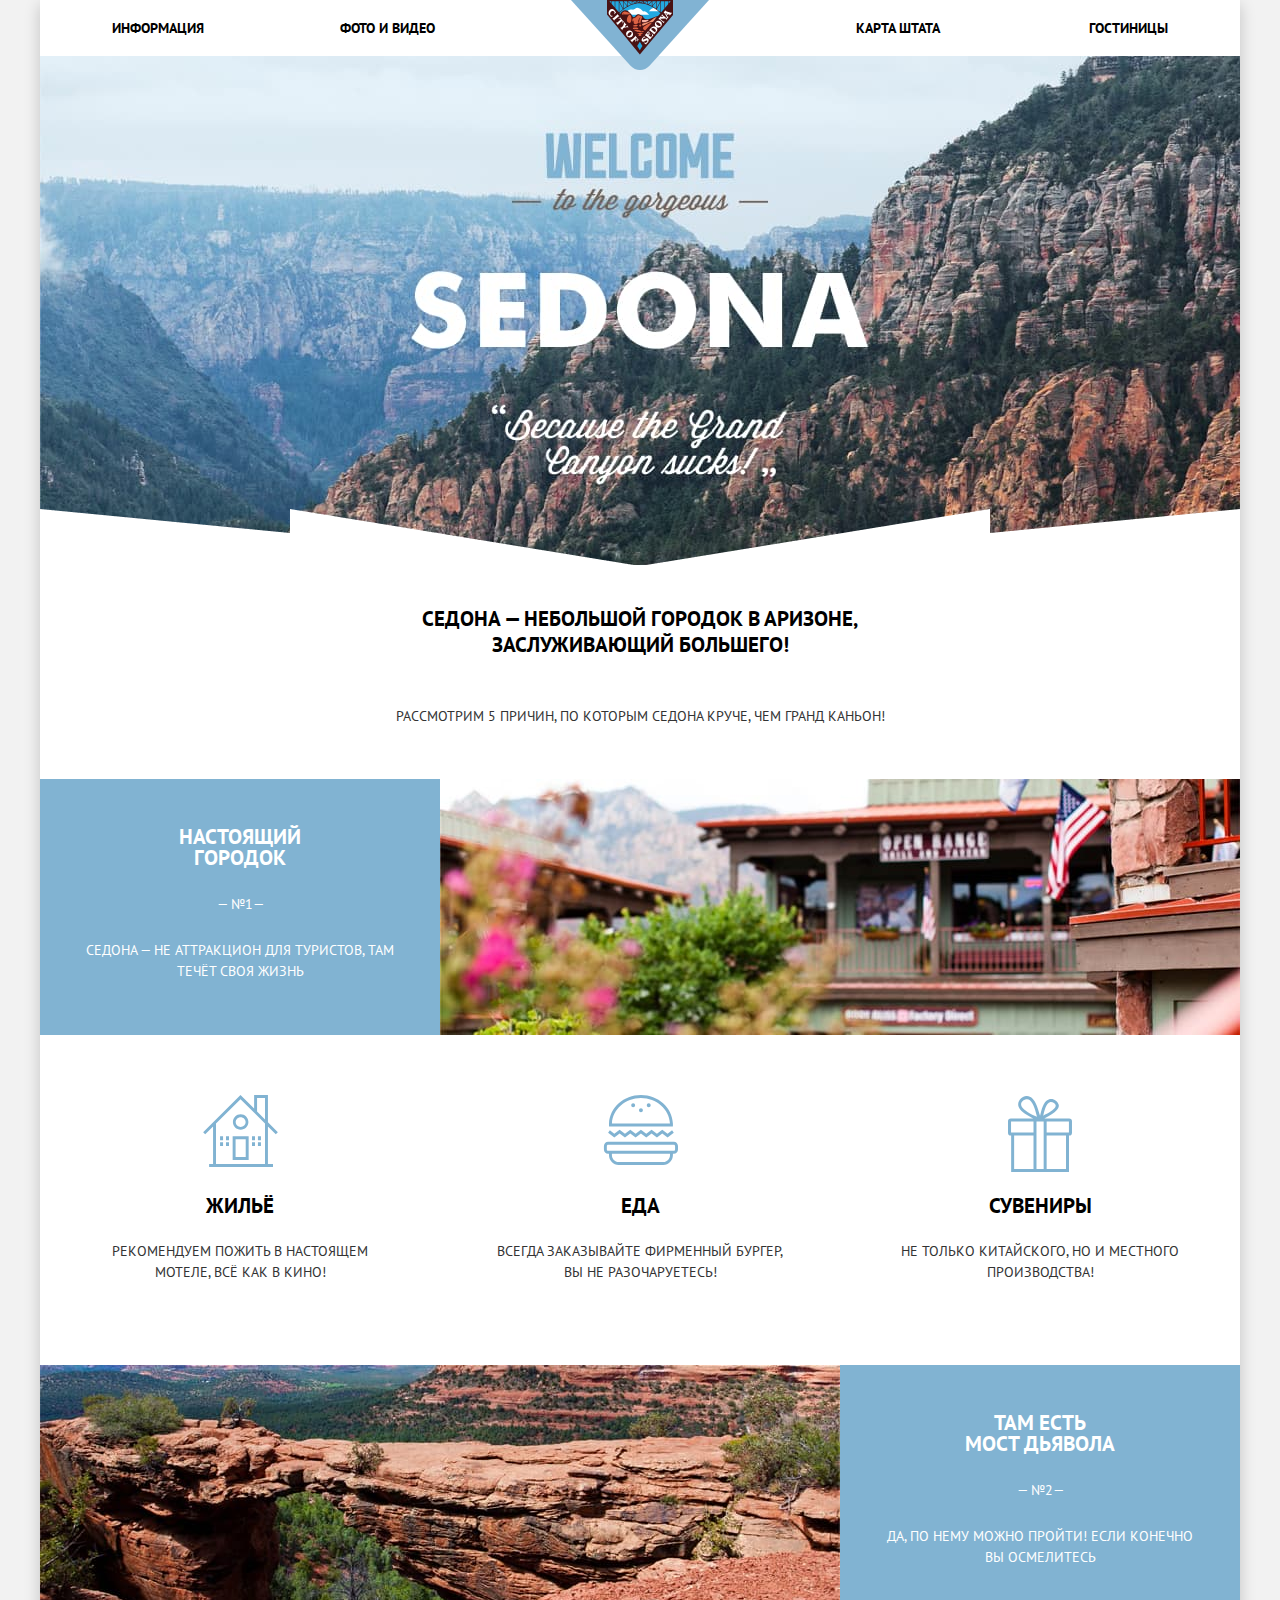
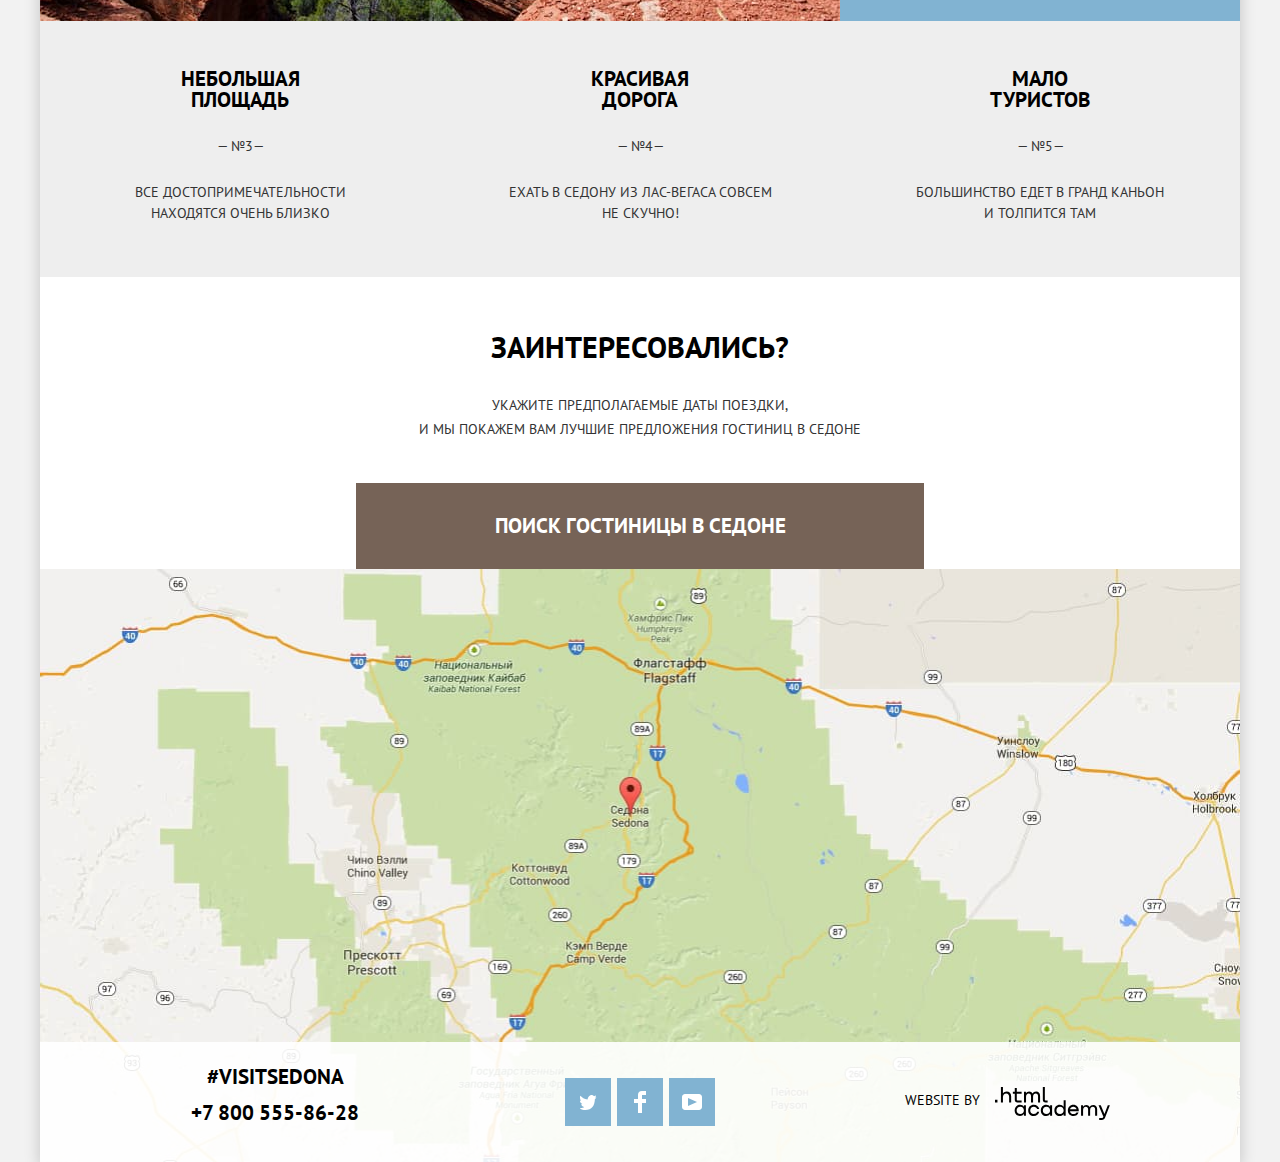
==== index.html @ d0463ce3 "Ну вроде закончил" ====
<!DOCTYPE html>
<html lang="ru">

<head>
  <meta charset="utf-8">
  <meta name="viewport" content="width=device-width, initial-scale=1">
  <title>HTML Academy: Седона</title>


  <link rel="icon" href="favicon.ico">
  <link rel="icon" href="img/favicon/icon.svg" type="image/svg+xml">
  <link rel="apple-touch-icon" href="img/favicon/180.png">
  <link rel="manifest" href="manifest.webmanifest">

  <link href="css/normalize.min.css" rel="stylesheet">
  <link href="css/style.min.css" rel="stylesheet">
</head>

<body>
  <div class="container">
    <h1 class="visually-hidden">Аренда жилья в городке Седона</h1>
    <header class="main-header">
      <a class="logo">
        <img src="img/logo.svg" width="138" height="70" alt="Логотип города Седона">
      </a>
      <nav class="navigation">
        <ul class="navigation-list">
          <li class="navigation-list__item navigation-list__item--left">
            <a class="navigation-list__link" href="#">Информация</a>
          </li>
          <li class="navigation-list__item navigation-list__item--left navigation-list__item--m-r">
            <a class="navigation-list__link" href="#">Фото и видео</a>
          </li>
          <li class="navigation-list__item navigation-list__item--right">
            <a class="navigation-list__link" href="#">Карта штата</a>
          </li>
          <li class="navigation-list__item navigation-list__item--right">
            <a class="navigation-list__link" href="catalog.html">Гостиницы</a>
          </li>
        </ul>
      </nav>
    </header>

    <main>
      <section class="welcome">
        <div class="welcome__image">
          <img src="img/welcome.jpg" width="1200" height="510" alt="Панорама гор">
        </div>
        <h2 class="welcome__title">Седона — небольшой городок в Аризоне,<br>заслуживающий большего!</h2>
        <p class="welcome__text">Рассмотрим 5 причин, по которым Седона круче, чем гранд каньон!</p>
      </section>

      <section class="advantages">
        <h2 class="visually-hidden">Преимущества городка</h2>
        <ul class="advantages-list">
          <li class="advantages-list__item advantages-list__item--blue">
            <h3 class="advantages-list__item-title">Настоящий городок</h3>
            <p class="advantages-list__item-text">Седона — не аттракцион для туристов, там течёт своя жизнь</p>
          </li>

          <li class="advantages-list__item advantages-list__item--image">
            <img class="advantages-list__item-image" src="img/town.jpg" width="800" height="256" alt="Фото городка">
          </li>

          <li class="advantages-list__item advantages-list__item--subtitle">
            <ul class="features-list">
              <li class="features-list__item features-list__item--housing">
                <h3 class="features-list__item-title">Жильё</h3>
                <p class="features-list__item-text">Рекомендуем пожить в настоящем мотеле, всё как в кино!</p>
              </li>

              <li class="features-list__item features-list__item--food">
                <h3 class="features-list__item-title">Еда</h3>
                <p class="features-list__item-text">Всегда заказывайте фирменный бургер,<br>вы не разочаруетесь!</p>
              </li>

              <li class="features-list__item features-list__item--souvenirs">
                <h3 class="features-list__item-title">Сувениры</h3>
                <p class="features-list__item-text">Не только китайского, но и местного производства!</p>
              </li>
            </ul>
          </li>

          <li class="advantages-list__item advantages-list__item--image">
            <img class="advantages-list__item-image" src="img/devil-bridge.jpg" width="800" height="256" alt="Мост дьявола">
          </li>

          <li class="advantages-list__item advantages-list__item--blue">
            <h3 class="advantages-list__item-title">Там есть Мост дьявола</h3>
            <p class="advantages-list__item-text">Да, по нему можно пройти! Если конечно вы осмелитесь</p>
          </li>

          <li class="advantages-list__item">
            <h3 class="advantages-list__item-title">Небольшая площадь</h3>
            <p class="advantages-list__item-text">Все достопримечательности<br>находятся очень близко</p>
          </li>

          <li class="advantages-list__item">
            <h3 class="advantages-list__item-title">Красивая дорога</h3>
            <p class="advantages-list__item-text">Ехать в седону из лас-вегаса совсем<br>не скучно!</p>
          </li>

          <li class="advantages-list__item">
            <h3 class="advantages-list__item-title">Мало туристов</h3>
            <p class="advantages-list__item-text">Большинство едет в гранд каньон<br>и толпится там</p>
          </li>
        </ul>
      </section>

      <section class="search">
        <h2 class="search__title">Заинтересовались?</h2>
        <p class="search__text">Укажите предполагаемые даты поездки,<br>и мы покажем вам лучшие предложения гостиниц в седоне</p>
        <a class="search__button button button--brown button--xl" href="#">Поиск гостиницы в Седоне</a>
        <form class="search__form" action="https://echo.htmlacademy.ru/" method="GET">

          <label class="search__form-label search__form-label--date" for="arrival-date">Дата заезда:
            <input class="search__form-date" type="text" id="arrival-date" placeholder="24 апреля 2017">
            <svg width="21" height="23" xmlns="http://www.w3.org/2000/svg">
              <path fill-rule="evenodd" clip-rule="evenodd"
                d="M16.406 3.025h2.845c.966 0 1.749.822 1.749 1.837v16.302C21 22.179 20.217 23 19.251 23H1.75C.784 23 0 22.179 0 21.164V4.862c0-1.015.784-1.837 1.75-1.837h2.843V1.648c0-.381.294-.689.657-.689.362 0 .656.308.656.689v1.377h3.938V1.648c0-.381.294-.689.657-.689.361 0 .655.308.655.689v1.377h3.938V1.648c0-.381.293-.689.656-.689.362 0 .656.308.656.689v1.377zm3.159 18.459a.448.448 0 00.123-.32h.001V4.862a.449.449 0 00-.437-.459h-2.845v1.378c0 .381-.294.689-.656.689-.363 0-.656-.308-.656-.689V4.403h-3.938v1.378c0 .381-.294.689-.655.689-.363 0-.657-.308-.657-.689V4.403H5.907v1.378c0 .381-.294.689-.656.689-.363 0-.657-.308-.657-.689V4.403H1.75a.45.45 0 00-.438.459v16.302a.45.45 0 00.438.459h17.501a.448.448 0 00.314-.139z" />
              <path fill-rule="evenodd" clip-rule="evenodd"
                d="M4.594 9.225h2.625v2.066H4.594V9.225zm0 3.443h2.625v2.067H4.594v-2.067zm2.625 3.444H4.594v2.066h2.625v-2.066zm1.969 0h2.625v2.066H9.188v-2.066zm2.625-3.444H9.188v2.067h2.625v-2.067zM9.188 9.225h2.625v2.066H9.188V9.225zm7.218 6.887h-2.625v2.066h2.625v-2.066zm-2.625-3.444h2.625v2.067h-2.625v-2.067zm2.625-3.443h-2.625v2.066h2.625V9.225z" />
            </svg>
          </label>

          <label class="search__form-label search__form-label--date" for="departure-date">Дата выезда:
            <input class="search__form-date" type="text" id="departure-date" placeholder="4 июля 2017">
            <svg width="21" height="23" xmlns="http://www.w3.org/2000/svg">
              <path fill-rule="evenodd" clip-rule="evenodd"
                d="M16.406 3.025h2.845c.966 0 1.749.822 1.749 1.837v16.302C21 22.179 20.217 23 19.251 23H1.75C.784 23 0 22.179 0 21.164V4.862c0-1.015.784-1.837 1.75-1.837h2.843V1.648c0-.381.294-.689.657-.689.362 0 .656.308.656.689v1.377h3.938V1.648c0-.381.294-.689.657-.689.361 0 .655.308.655.689v1.377h3.938V1.648c0-.381.293-.689.656-.689.362 0 .656.308.656.689v1.377zm3.159 18.459a.448.448 0 00.123-.32h.001V4.862a.449.449 0 00-.437-.459h-2.845v1.378c0 .381-.294.689-.656.689-.363 0-.656-.308-.656-.689V4.403h-3.938v1.378c0 .381-.294.689-.655.689-.363 0-.657-.308-.657-.689V4.403H5.907v1.378c0 .381-.294.689-.656.689-.363 0-.657-.308-.657-.689V4.403H1.75a.45.45 0 00-.438.459v16.302a.45.45 0 00.438.459h17.501a.448.448 0 00.314-.139z" />
              <path fill-rule="evenodd" clip-rule="evenodd"
                d="M4.594 9.225h2.625v2.066H4.594V9.225zm0 3.443h2.625v2.067H4.594v-2.067zm2.625 3.444H4.594v2.066h2.625v-2.066zm1.969 0h2.625v2.066H9.188v-2.066zm2.625-3.444H9.188v2.067h2.625v-2.067zM9.188 9.225h2.625v2.066H9.188V9.225zm7.218 6.887h-2.625v2.066h2.625v-2.066zm-2.625-3.444h2.625v2.067h-2.625v-2.067zm2.625-3.443h-2.625v2.066h2.625V9.225z" />
            </svg>
          </label>

          <div class="search__form-inner search__form-inner--grow">
            <label class="search__form-label" for="adults">Взрослые:</label>
            <div class="search__form-quantity">
              <button class="search__form-quantity-button" type="button">
                <span class="visually-hidden">Меньше</span>
                <svg width="12" height="3" xmlns="http://www.w3.org/2000/svg">
                  <path d="M0 0h12v3H0z" />
                </svg>
              </button>
              <input class="search__form-number" type="text" id="adults" placeholder="2">
              <label class="visually-hidden" for="adults">Количество взрослых</label>
              <button class="search__form-quantity-button" type="button">
                <span class="visually-hidden">Больше</span>
                <svg width="11" height="11" xmlns="http://www.w3.org/2000/svg">
                  <path fill-rule="evenodd" clip-rule="evenodd" d="M4.23 6.77V11h2.54V6.77H11V4.23H6.77V0H4.23v4.23H0v2.54h4.23z" />
                </svg>
              </button>
            </div>
          </div>

          <div class="search__form-inner">
            <label class="search__form-label" for="children">Дети:</label>
            <div class="search__form-quantity">
              <button class="search__form-quantity-button" type="button">
                <span class="visually-hidden">Меньше</span>
                <svg width="12" height="3" xmlns="http://www.w3.org/2000/svg">
                  <path d="M0 0h12v3H0z" />
                </svg>
              </button>
              <input class="search__form-number" type="text" id="children" placeholder="0">
              <label class="visually-hidden" for="children">Количество детей</label>
              <button class="search__form-quantity-button" type="button">
                <span class="visually-hidden">Больше</span>
                <svg width="11" height="11" xmlns="http://www.w3.org/2000/svg">
                  <path fill-rule="evenodd" clip-rule="evenodd" d="M4.23 6.77V11h2.54V6.77H11V4.23H6.77V0H4.23v4.23H0v2.54h4.23z" />
                </svg>
              </button>
            </div>
          </div>
          <button class="search__form-button button button--l" type="submit">Найти</button>
        </form>
      </section>

      <div class="map">
        <iframe
          src="https://www.google.com/maps/embed?pb=!1m18!1m12!1m3!1d419184.16224949114!2d-111.65224016412151!3d34.83420336961755!2m3!1f0!2f0!3f0!3m2!1i1024!2i768!4f13.1!3m3!1m2!1s0x872da132f942b00d%3A0x5548c523fa6c8efd!2z0KHQtdC00L7QvdCwLCDQkNGA0LjQt9C-0L3QsCA4NjMzNiwg0KHQqNCQ!5e0!3m2!1sru!2sru!4v1626117344781!5m2!1sru!2sru"
          style="border: 0;" allowfullscreen="" loading="lazy">
        </iframe>
        <img src="img/map.jpg" width="1200" height="593" alt="Седона на карте">
      </div>
    </main>

    <footer class="main-footer main-footer--index">
      <section class="contacts">
        <h2 class="visually-hidden">Контакты</h2>
        <ul class="contacts-list">
          <li class="contacts-list__item">
            <a class="contacts-list__link" href="#">#visitSEDONA</a>
          </li>
          <li class="contacts-list__item">
            <a class="contacts-list__link" href="tel:88005558628">+7 800 555-86-28</a>
          </li>
        </ul>
      </section>

      <section class="social">
        <h2 class="visually-hidden">Социальные сети</h2>
        <ul class="social-list">
          <li class="social-list__item">
            <a class="social-list__link social-list__link--twitter" href="#">
              <span class="visually-hidden">Twitter</span>
            </a>
          </li>
          <li class="social-list__item">
            <a class="social-list__link social-list__link--facebook" href="#">
              <span class="visually-hidden">Facebook</span>
            </a>
          </li>
          <li class="social-list__item">
            <a class="social-list__link social-list__link--youtube" href="#">
              <span class="visually-hidden">Youtube</span>
            </a>
          </li>
        </ul>
      </section>

      <div class="author">
        <b>Website by</b>
        <a class="author__link" href="#">
          <svg width="115" height="33" xmlns="http://www.w3.org/2000/svg">
            <path
              d="M0 12.87v2.573h2.458v-2.574H0zM11.647 4.526c-1.56 0-2.822.707-3.612 1.737h-.086V0H5.92v15.443h2.03v-5.298c0-2.123 1.325-3.646 3.27-3.646 1.838 0 2.907 1.373 2.907 3.217v5.727h2.03V9.352c0-2.939-1.816-4.826-4.51-4.826zM26.617 4.827h-4.809V1.073h-2.03v3.754h-1.924V6.8h1.924v5.984c0 1.716.962 2.66 2.693 2.66h4.146v-1.995h-3.74c-.684 0-1.069-.386-1.069-1.05V6.8h4.81V4.827zM41.121 4.547c-1.624 0-2.863.794-3.547 2.06h-.064c-.62-1.245-1.774-2.06-3.356-2.06-1.41 0-2.48.75-3.12 1.802h-.086V4.826h-1.945v10.617h2.03V9.995c0-1.995 1.048-3.453 2.63-3.496 1.495-.043 2.372 1.03 2.372 2.638v6.306h2.03v-5.62c0-2.38 1.41-3.324 2.63-3.324 1.474 0 2.35 1.03 2.35 2.638v6.306h2.03v-6.52c0-2.574-1.453-4.376-3.954-4.376zM47.827 12.697c0 1.738.983 2.746 2.8 2.746h2.009V13.47h-1.71c-.684 0-1.069-.386-1.069-1.051V0h-2.03v12.697zM28.905 19.689h-.086c-.792-1.066-2.076-1.813-3.79-1.834-3.147-.043-5.395 2.282-5.395 5.565 0 3.305 2.29 5.63 5.374 5.587 1.756-.022 3.019-.81 3.811-1.94h.086v1.641h2.013V18.154h-2.013v1.535zm-3.597 7.356c-2.227 0-3.64-1.62-3.64-3.625 0-2.004 1.413-3.625 3.64-3.625 2.162 0 3.576 1.62 3.576 3.625 0 1.983-1.414 3.625-3.576 3.625zM44.21 21.991c-.493-2.388-2.613-4.136-5.396-4.136-3.362 0-5.61 2.452-5.61 5.565 0 3.113 2.248 5.587 5.61 5.587 2.783 0 4.903-1.792 5.395-4.2h-2.12c-.427 1.342-1.69 2.26-3.254 2.26-2.184 0-3.597-1.643-3.597-3.647 0-2.004 1.413-3.625 3.597-3.625 1.627 0 2.827.96 3.255 2.196h2.12zM55.084 19.689h-.086c-.792-1.066-2.077-1.813-3.79-1.834-3.147-.043-5.395 2.282-5.395 5.565 0 3.305 2.29 5.63 5.374 5.587 1.756-.022 3.019-.81 3.811-1.94h.086v1.641h2.012V18.154h-2.012v1.535zm-3.597 7.356c-2.227 0-3.64-1.62-3.64-3.625 0-2.004 1.413-3.625 3.64-3.625 2.162 0 3.575 1.62 3.575 3.625 0 1.983-1.413 3.625-3.575 3.625zM68.654 19.795h-.086c-.792-1.13-2.12-1.919-3.811-1.94-3.083-.043-5.374 2.282-5.374 5.587 0 3.283 2.248 5.607 5.395 5.565 1.67-.022 2.998-.768 3.769-1.834h.107v1.535h2.013V13.356h-2.013v6.44zm-3.597 7.271c-2.227 0-3.64-1.62-3.64-3.624 0-2.005 1.413-3.625 3.64-3.625 2.162 0 3.575 1.642 3.575 3.625 0 2.004-1.413 3.624-3.575 3.624zM78.33 17.855c-3.255 0-5.482 2.495-5.482 5.586 0 3.007 2.099 5.566 5.524 5.566 2.484 0 4.475-1.344 5.182-3.583h-2.12c-.47 1.003-1.605 1.642-2.976 1.642-1.927 0-3.297-1.28-3.447-2.92h8.757c.278-3.52-1.927-6.291-5.438-6.291zm-.043 1.94c1.691 0 2.955 1.045 3.276 2.559h-6.51c.3-1.493 1.564-2.559 3.234-2.559zM98.198 17.876c-1.627 0-2.868.79-3.554 2.047h-.064c-.62-1.236-1.777-2.047-3.362-2.047-1.413 0-2.483.746-3.126 1.791h-.085v-1.514h-1.949v10.555h2.034v-5.416c0-1.983 1.05-3.433 2.634-3.476 1.499-.042 2.377 1.024 2.377 2.623v6.269h2.034v-5.586c0-2.367 1.413-3.305 2.633-3.305 1.478 0 2.355 1.023 2.355 2.622v6.269h2.035v-6.482c0-2.559-1.456-4.35-3.962-4.35zM109.441 27.024l-3.64-8.87h-2.248l4.839 11.556-.021.043c-.343.874-.728 1.194-1.67 1.194h-2.505v2.026h2.505c1.841 0 2.826-.832 3.511-2.623l4.668-12.196h-2.077l-3.362 8.87z" />
          </svg>
        </a>
      </div>
    </footer>
  </div>

  <script src="js/script.js"></script>
</body>

</html>
---- css/style.min.css ----
@font-face{font-style:normal;font-weight:400;font-family:PTSans;src:local("PTSans"),url(../fonts/PTSans.woff2) format("woff2"),url(../fonts/PTSans.woff) format("woff")}@font-face{font-style:normal;font-weight:700;font-family:PTSans;src:local("PTSans"),url(../fonts/PTSans-Bold.woff2) format("woff2"),url(../fonts/PTSans-Bold.woff) format("woff")}@-webkit-keyframes bounce{0%{transform:translateY(0);opacity:1;-webkit-animation-timing-function:ease-in;animation-timing-function:ease-in}24%{opacity:1}40%{transform:translateY(-4%);-webkit-animation-timing-function:ease-in;animation-timing-function:ease-in}65%{transform:translateY(-3%);-webkit-animation-timing-function:ease-in;animation-timing-function:ease-in}82%{transform:translateY(-2%);-webkit-animation-timing-function:ease-in;animation-timing-function:ease-in}93%{transform:translateY(-1%);-webkit-animation-timing-function:ease-in;animation-timing-function:ease-in}25%,55%,75%,87%{transform:translateY(0);-webkit-animation-timing-function:ease-out;animation-timing-function:ease-out}100%{transform:translateY(0);opacity:1;-webkit-animation-timing-function:ease-out;animation-timing-function:ease-out}}@keyframes bounce{0%{transform:translateY(0);opacity:1;-webkit-animation-timing-function:ease-in;animation-timing-function:ease-in}24%{opacity:1}40%{transform:translateY(-4%);-webkit-animation-timing-function:ease-in;animation-timing-function:ease-in}65%{transform:translateY(-3%);-webkit-animation-timing-function:ease-in;animation-timing-function:ease-in}82%{transform:translateY(-2%);-webkit-animation-timing-function:ease-in;animation-timing-function:ease-in}93%{transform:translateY(-1%);-webkit-animation-timing-function:ease-in;animation-timing-function:ease-in}25%,55%,75%,87%{transform:translateY(0);-webkit-animation-timing-function:ease-out;animation-timing-function:ease-out}100%{transform:translateY(0);opacity:1;-webkit-animation-timing-function:ease-out;animation-timing-function:ease-out}}:root{--basic-black:#000000;--basic-white:#ffffff;--black-3:rgba(0, 0, 0, 0.3);--blue:#669ec0;--blue-dark:#5496bd;--blue-light:#81b3d2;--brown:#604e43;--brown-dark:#503e33;--brown-light:#766357;--gray-66:#666666;--gray-6a:#6a6a6a;--gray-a9:#a9a9a9;--gray-ab:#ababab;--gray-ca:#cacaca;--gray-dark:#bdbbbc;--gray-e5:#e5e5e5;--gray-eb:#ebebeb;--gray-ee:#eeeeee;--gray-f2:#f2f2f2;--search-form-shadow:rgba(0, 1, 1, 0.15);--shadow-button:rgba(171, 171, 171, 0.3);--shadow-color:rgba(0, 1, 1, 0.2);--text-color:#333333;--transparent:transparent;--white-3:rgba(255, 255, 255, 0.3);--white-9:rgba(255, 255, 255, 0.9)}html{box-sizing:border-box;height:100%}*,::after,::before{box-sizing:inherit}body{height:100%;margin:0;padding:0;font-weight:400;font-size:14px;line-height:26px;font-family:PTSans,Arial,sans-serif;color:var(--text-color);text-transform:uppercase;background-color:var(--gray-f2)}img{display:block;max-width:100%;height:auto}.visually-hidden:not(:focus):not(:active),input[type=checkbox].visually-hidden,input[type=radio].visually-hidden{position:absolute;width:1px;height:1px;margin:-1px;padding:0;overflow:hidden;white-space:nowrap;border:0;clip:rect(0 0 0 0);-webkit-clip-path:inset(100%);clip-path:inset(100%)}.container{position:relative;display:grid;width:1200px;min-height:100%;margin:0 auto;background-color:var(--basic-white);box-shadow:0 5px 15px var(--shadow-color);grid-template-rows:auto 1fr auto}.button{display:inline-block;margin:0;padding:3px 17px;font-weight:700;font-size:14px;line-height:21px;vertical-align:top;text-align:center;color:var(--basic-white);text-transform:uppercase;text-decoration:none;background-color:var(--blue-light);border:none;outline:0}.button:focus,.button:hover{background-color:var(--blue)}.button:active{color:var(--white-3);background-color:var(--blue-dark)}.button--brown{background-color:var(--brown-light)}.button--brown:focus,.button--brown:hover{background-color:var(--brown)}.button--brown:active{color:var(--white-3);background-color:var(--brown-dark)}.button--l{padding:16px 30px;font-size:21px;line-height:26px}.button--xl{padding:30px 60px;font-size:21px;line-height:26px}.main-header{position:relative;min-height:56px}.logo{position:absolute;top:0;left:50%;z-index:1;display:block;width:138px;height:70px;transform:translateX(-50%)}.navigation{padding:0 72px}.navigation-list{display:flex;justify-content:space-between;align-items:flex-start;margin:0;padding:0;list-style:none}.navigation-list__item{flex-basis:228px;padding:15px 0}.navigation-list__item--left{text-align:left}.navigation-list__item--right{text-align:right}.navigation-list__item--m-r{margin-right:auto}.navigation-list__link{display:inline-block;font-weight:700;font-size:14px;line-height:26px;vertical-align:top;text-align:center;color:var(--basic-black);text-decoration:none}.navigation-list__link:hover{color:var(--blue-light)}.navigation-list__link:active{color:var(--basic-black);opacity:.3}.navigation-list__link:not([href]){color:var(--brown-light)}.welcome{padding-bottom:50px}.welcome__image{position:relative;width:1200px;height:510px;margin-bottom:40px;background-color:var(--gray-ee)}.welcome__image::before{content:"";position:absolute;bottom:0;width:100%;height:57px;background-image:url(../img/mask.png)}.welcome__title{margin:0;margin-bottom:45px;padding:0 150px;font-weight:700;font-size:21px;line-height:26px;text-align:center;color:var(--basic-black)}.welcome__text{margin:0;margin-bottom:25px;padding:0 150px;text-align:center}.welcome__text:last-of-type{margin-bottom:0}.advantages-list{display:grid;margin:0;padding:0;list-style:none;counter-reset:advantages;grid-auto-rows:minmax(256px,auto);grid-template-columns:repeat(3,1fr);grid-template-rows:repeat(4,auto)}.advantages-list__item{min-height:256px;text-align:center;background-color:var(--gray-ee)}.advantages-list__item--blue{background-color:var(--blue-light)}.advantages-list__item--image{grid-column:span 2}.advantages-list__item--subtitle{grid-column:span 3}.advantages-list__item-title{position:relative;margin:0 0 25px;padding:47px 125px;font-weight:700;font-size:21px;line-height:21px;color:var(--basic-black)}.advantages-list__item-title::after{content:"— №"counter(advantages) "—";position:absolute;bottom:0;left:50%;font-weight:400;font-size:14px;line-height:21px;color:var(--text-color);transform:translateX(-50%);counter-increment:advantages}.advantages-list__item-text{margin:0;padding:0 46px;font-size:14px;line-height:21px;color:var(--text-color)}.advantages-list__item--blue .advantages-list__item-text,.advantages-list__item--blue .advantages-list__item-title,.advantages-list__item--blue .advantages-list__item-title::after{color:var(--basic-white)}.advantages-list__item-image{height:100%;-o-object-fit:cover;object-fit:cover}.features-list{display:grid;margin:0;padding:0;list-style:none;grid-template-columns:repeat(3,1fr)}.features-list__item{min-height:330px;padding-top:160px;text-align:center;background-color:var(--basic-white);background-repeat:no-repeat;background-position:center 60px}.features-list__item--housing{background-image:url(../img/home.svg)}.features-list__item--food{background-image:url(../img/food.svg)}.features-list__item--souvenirs{background-image:url(../img/souvenirs.svg)}.features-list__item-title{margin:0 0 25px;padding:0 125px;font-weight:700;font-size:21px;line-height:21px;color:var(--basic-black)}.features-list__item-text{margin:0;padding:0 46px;font-size:14px;line-height:21px;color:var(--text-color)}.search{position:relative;width:568px;margin:0 auto;padding:58px 0 0 0;text-align:center}.search__title{margin:0 0 34px;padding:0 40px;font-weight:700;font-size:30px;line-height:24px;color:var(--basic-black)}.search__text{margin:0 0 42px;padding:0;font-size:14px;line-height:24px}.search__button{width:100%}.search__form{position:absolute;z-index:1;display:flex;flex-wrap:wrap;justify-content:space-between;align-items:flex-start;padding:55px;background-color:var(--basic-white);box-shadow:0 7px 15px var(--search-form-shadow);-webkit-animation:bounce .9s both;animation:bounce .9s both}.search__form--hide{display:none}.search__form-inner{display:flex;justify-content:space-between;align-items:center;margin:0 0 53px}.search__form-inner--grow{flex-grow:1;margin-right:55px}.search__form-label{font-weight:700;font-size:14px;line-height:26px;color:var(--basic-black)}.search__form-label--date{position:relative;display:flex;justify-content:space-between;align-items:center;width:100%;margin:0 0 30px;grid-column:1/-1}.search__form-label--date svg{position:absolute;top:50%;right:10px;transform:translateY(-50%);fill:var(--gray-a9)}.search__form-label--date svg:hover{fill:var(--basic-black)}.search__form-label--date svg:active{fill:var(--blue-light)}.search__form-date{position:relative;min-width:346px;padding:4px 40px 4px 13px;font-weight:700;font-size:14px;line-height:26px;color:var(--basic-black);text-transform:uppercase;background-color:var(--gray-f2);border:2px solid var(--transparent);outline:0}.search__form-date:hover{background-color:var(--gray-eb)}.search__form-date:focus{background-color:var(--basic-white);border-color:var(--gray-e5)}.search__form-date::-webkit-input-placeholder{font-weight:700;font-size:14px;line-height:26px;color:var(--basic-black);text-transform:uppercase}.search__form-date::-moz-placeholder{font-weight:700;font-size:14px;line-height:26px;color:var(--basic-black);text-transform:uppercase}.search__form-date::placeholder{font-weight:700;font-size:14px;line-height:26px;color:var(--basic-black);text-transform:uppercase}.search__form-number{width:36px;padding:4px;font-weight:700;font-size:14px;line-height:26px;text-align:center;color:var(--basic-black);text-transform:uppercase;background-color:var(--gray-f2);border:2px solid var(--transparent);outline:0}.search__form-number:hover{background-color:var(--gray-eb)}.search__form-number:focus{background-color:var(--basic-white);border-color:var(--gray-e5)}.search__form-number::-webkit-input-placeholder{font-weight:700;font-size:14px;line-height:26px;text-align:center;color:var(--basic-black);text-transform:uppercase}.search__form-number::-moz-placeholder{font-weight:700;font-size:14px;line-height:26px;text-align:center;color:var(--basic-black);text-transform:uppercase}.search__form-number::placeholder{font-weight:700;font-size:14px;line-height:26px;text-align:center;color:var(--basic-black);text-transform:uppercase}.search__form-quantity{display:flex;margin:0 0 0 25px}.search__form-quantity-button{position:relative;width:39px;min-height:38px;padding:0;background-color:var(--gray-f2);border:none}.search__form-quantity-button svg{position:absolute;top:50%;left:50%;transform:translate(-50%,-50%);fill:var(--gray-a9)}.search__form-quantity-button:hover svg{fill:var(--basic-black)}.search__form-quantity-button:active svg{fill:var(--blue-light)}.search__form-button{width:100%}.main-footer{display:grid;width:100%;min-height:120px;background-color:var(--white-9);grid-template-columns:repeat(3,1fr)}.main-footer--index{position:absolute;bottom:0}.contacts-list{margin:0;padding:22px 0 0 70px;list-style:none}.contacts-list__item{margin:0 0 10px;line-height:26px}.contacts-list__item:last-child{margin:0}.contacts-list__link{display:block;font-weight:700;font-size:21px;line-height:26px;text-align:center;color:var(--basic-black);text-transform:uppercase;text-decoration:none}.social{display:flex;justify-content:center;align-items:center}.social-list{display:flex;flex-wrap:wrap;margin:0;padding:0;list-style:none}.social-list__item{margin-right:6px}.social-list__item:last-child{margin-right:0}.social-list__link{position:relative;display:block;width:46px;height:48px;background-color:var(--blue-light)}.social-list__link::before{position:absolute;top:50%;left:50%;transform:translate(-50%,-50%)}.social-list__link:hover{background-color:var(--blue)}.social-list__link:active{background-color:var(--blue-dark)}.social-list__link:active::before{opacity:.3}.social-list__link--twitter::before{content:"";width:17px;height:16px;background-image:url(../img/twitter.svg)}.social-list__link--facebook::before{content:"";width:12px;height:22px;background-image:url(../img/fb.svg)}.social-list__link--youtube::before{content:"";width:20px;height:16px;background-image:url(../img/youtube.svg)}.author{display:flex;align-items:flex-start;padding:45px 0 0 65px}.author b{margin:0 15px 0 0;font-weight:400;font-size:14px;line-height:26px;color:var(--basic-black)}.author__link{fill:var(--basic-black)}.author__link:hover{fill:var(--blue-light)}.author__link:active{fill:var(--gray-dark)}.filter{min-height:217px;padding:0 72px;background-color:var(--basic-black);background-image:url(../img/filter-background.jpg);background-repeat:no-repeat;background-size:cover}.filter-form{display:flex;align-items:flex-start}.filter-form__fieldset{position:relative;margin:0 148px 0 0;padding:58px 0 0 0;border:none}.filter-form__prices{margin:0 0 0 auto}.filter-form__legend{position:absolute;top:27px;font-weight:700;font-size:16px;line-height:21px;color:var(--basic-white);text-transform:uppercase}.filter-form__list{margin:0;padding:12px 0 0 0;list-style:none}.filter-form__list-item{margin:0 0 20px}.filter-form__checkbox-label{position:relative;padding:0 0 0 40px;font-size:14px;line-height:21px;color:var(--basic-white);text-transform:uppercase;cursor:pointer}.filter-form__checkbox-label::before{content:"";position:absolute;top:-2px;left:0;width:23px;height:23px;background-image:url(../img/checkbox-off.svg)}.filter-form__checkbox:disabled+.filter-form__checkbox-label::before{background-image:url(../img/checkbox-off-disabled.svg)}.filter-form__checkbox:checked+.filter-form__checkbox-label::before{width:27px;height:23px;background-image:url(../img/checkbox-on.svg)}.filter-form__checkbox:disabled:checked+.filter-form__checkbox-label::before{background-image:url(../img/checkbox-on-disabled.svg)}.filter-form__checkbox:focus+.filter-form__checkbox-label::before{outline:1px solid var(--basic-white)}.prices{position:relative;display:flex;align-items:flex-start;width:317px;min-height:36px;margin:0 0 20px;padding:0 0 0 30px;list-style:none;border:2px solid var(--basic-white);border-radius:2px}.prices::before{content:"";position:absolute;top:5px;left:50%;width:2px;height:22px;background-color:var(--basic-white)}.prices__item{display:flex;flex-grow:1;justify-content:center;align-items:center;height:32px}.prices__label{margin:0 2px 0 0;font-size:14px;line-height:21px;color:var(--basic-white);text-transform:uppercase}.prices__input{width:50px;font-size:14px;line-height:21px;color:var(--basic-white);text-transform:uppercase;background:0 0;border:none}.price-range{position:relative;width:316px;height:2px;margin:0 0 32px;background-color:var(--white-3)}.price-range__scale{position:absolute;top:0;left:0;width:260px;height:2px;background-color:var(--basic-white)}.price-range__button{position:absolute;top:-9px;left:0;width:20px;height:20px;padding:0;background-color:var(--basic-white);border:none;border-radius:50%;box-shadow:0 2px 0 0 var(--shadow-button);cursor:pointer}.price-range__button:hover{transform:scale(1.2)}.price-range__button--min{left:0}.price-range__button--max{left:250px}.price-range__button::before{content:"";position:absolute;top:8px;left:8px;width:4px;height:4px;background-color:var(--gray-ab);border-radius:50%}.filter-form__button{display:block;min-width:137px;margin:0 auto;padding:6px 15px;font-size:14px;line-height:21px;color:var(--basic-white);text-transform:uppercase;background-color:var(--transparent);border:2px solid var(--basic-white);border-radius:2px;transform:translateX(-5px);cursor:pointer}.filter-form__button:hover{color:var(--basic-black);background-color:var(--basic-white)}.sorting{display:flex;align-items:flex-start;min-height:86px;padding:30px 72px}.sorting__results{margin:0 48px 0 0;font-weight:700;font-size:21px;line-height:26px;color:var(--basic-black);text-transform:uppercase}.sorting__title{margin:0 40px 0 0;font-weight:400;font-size:12px;line-height:18px;color:var(--basic-black);text-transform:uppercase}.sorting__list{display:flex;flex-grow:1;flex-wrap:wrap;align-items:flex-start;margin:0;padding:0;list-style:none}.sorting__list-item{margin:0 32px 0 0;line-height:18px}.sorting__list-item:last-child{margin:0}.sorting__list-item--m-r-auto{margin:0 auto 0 0}.sorting__list-item--arrow{margin:0 12px 0 0}.sorting__list-link{display:block;font-weight:400;font-size:12px;line-height:18px;color:var(--black-3);text-transform:uppercase;text-decoration:none;border-bottom:1px dotted var(--blue-light)}.sorting__list-link--active{color:var(--blue-light);border:none}.sorting__list-link--arrow{padding:7px 0 0 0;border:none;fill:var(--gray-ca)}.sorting__list-link--arrow.sorting__list-link--active{fill:var(--blue-light)}.apartament-list{margin:0;padding:0;list-style:none;border-bottom:1px solid var(--gray-e5)}.apartament{display:grid;align-items:start;padding:30px 72px;border-top:1px solid var(--gray-e5);grid-template-columns:135px auto auto 1fr auto;grid-template-rows:repeat(3,auto)}.apartament__rating-list{grid-column:-1/-2;grid-row:1/2;justify-self:end}.apartament__name{margin:-5px 0 0 30px;font-weight:700;font-size:21px;line-height:26px;color:var(--basic-black);text-transform:uppercase;text-decoration:none;grid-column:2/4}.apartament__name:hover{color:var(--blue-light)}.apartament__name:active{color:var(--black-3)}.apartament__image{display:block;width:135px;height:90px;margin:0 30px 0 0;grid-column:1/2;grid-row:1/-1}.apartament__type{margin:0 0 0 30px;font-size:14px;line-height:21px;color:var(--text-color);text-transform:uppercase;grid-column:2/3;grid-row:2/3}.apartament__price{margin:0 0 0 5px;font-size:14px;line-height:21px;color:var(--text-color);text-transform:uppercase;grid-column:3/4;grid-row:2/3}.apartament__rating{align-self:end;min-width:110px;padding:3px 13px;font-size:14px;line-height:21px;color:var(--gray-66);text-transform:uppercase;background-color:var(--gray-f2);grid-column:-1/-2;grid-row:-1/-2;justify-self:start}.apartament__more{align-self:end;margin:0 0 0 30px;grid-column:2/3;grid-row:-1/-2;justify-self:start}.apartament__booking{align-self:end;margin:0 0 0 5px;grid-column:3/4;grid-row:-1/-2;justify-self:start}.rating-list{display:flex;align-items:flex-start;margin:0;padding:0;list-style:none}.rating-list__item{width:19px;height:17px;margin:0 5px 0 0;background-image:url(../img/star.svg)}.rating-list__item:last-child{margin:0}.map{position:relative;width:100%;height:593px}.map iframe{position:absolute;top:0;left:0;width:100%;height:100%}
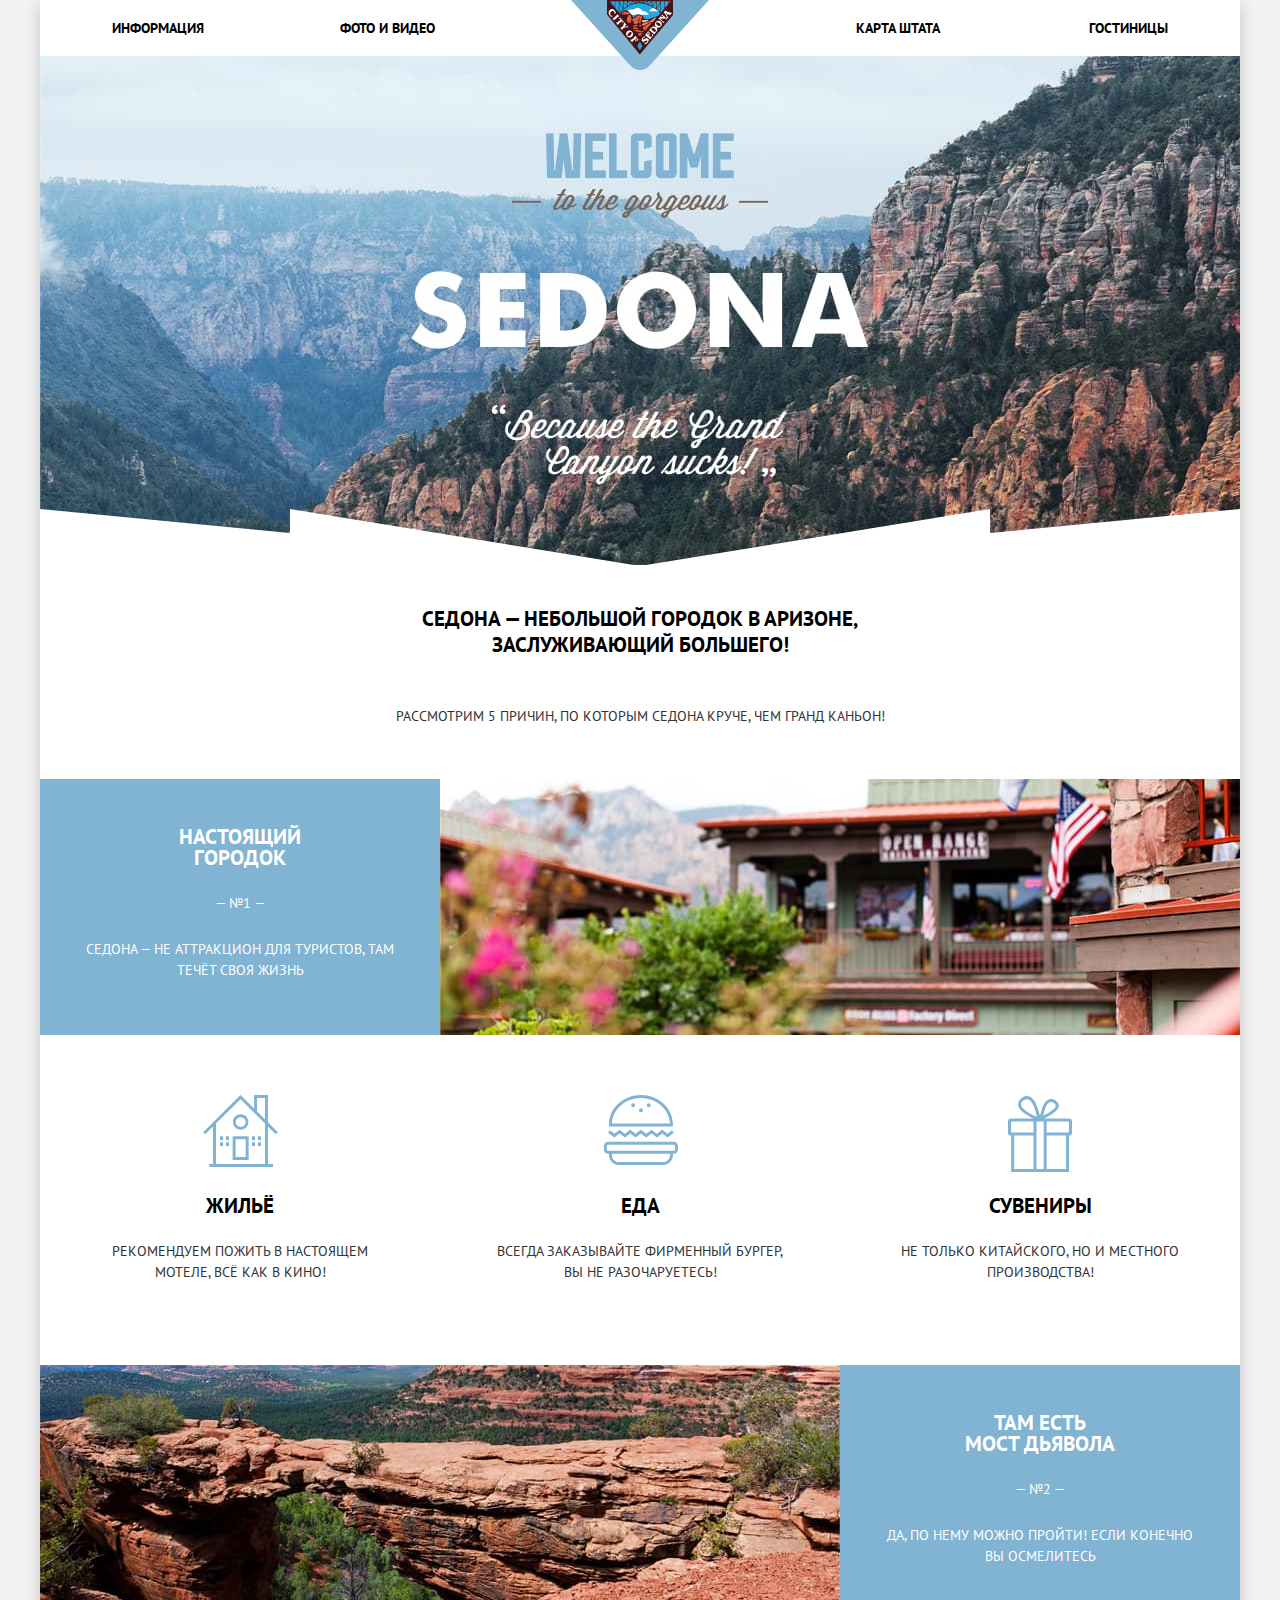
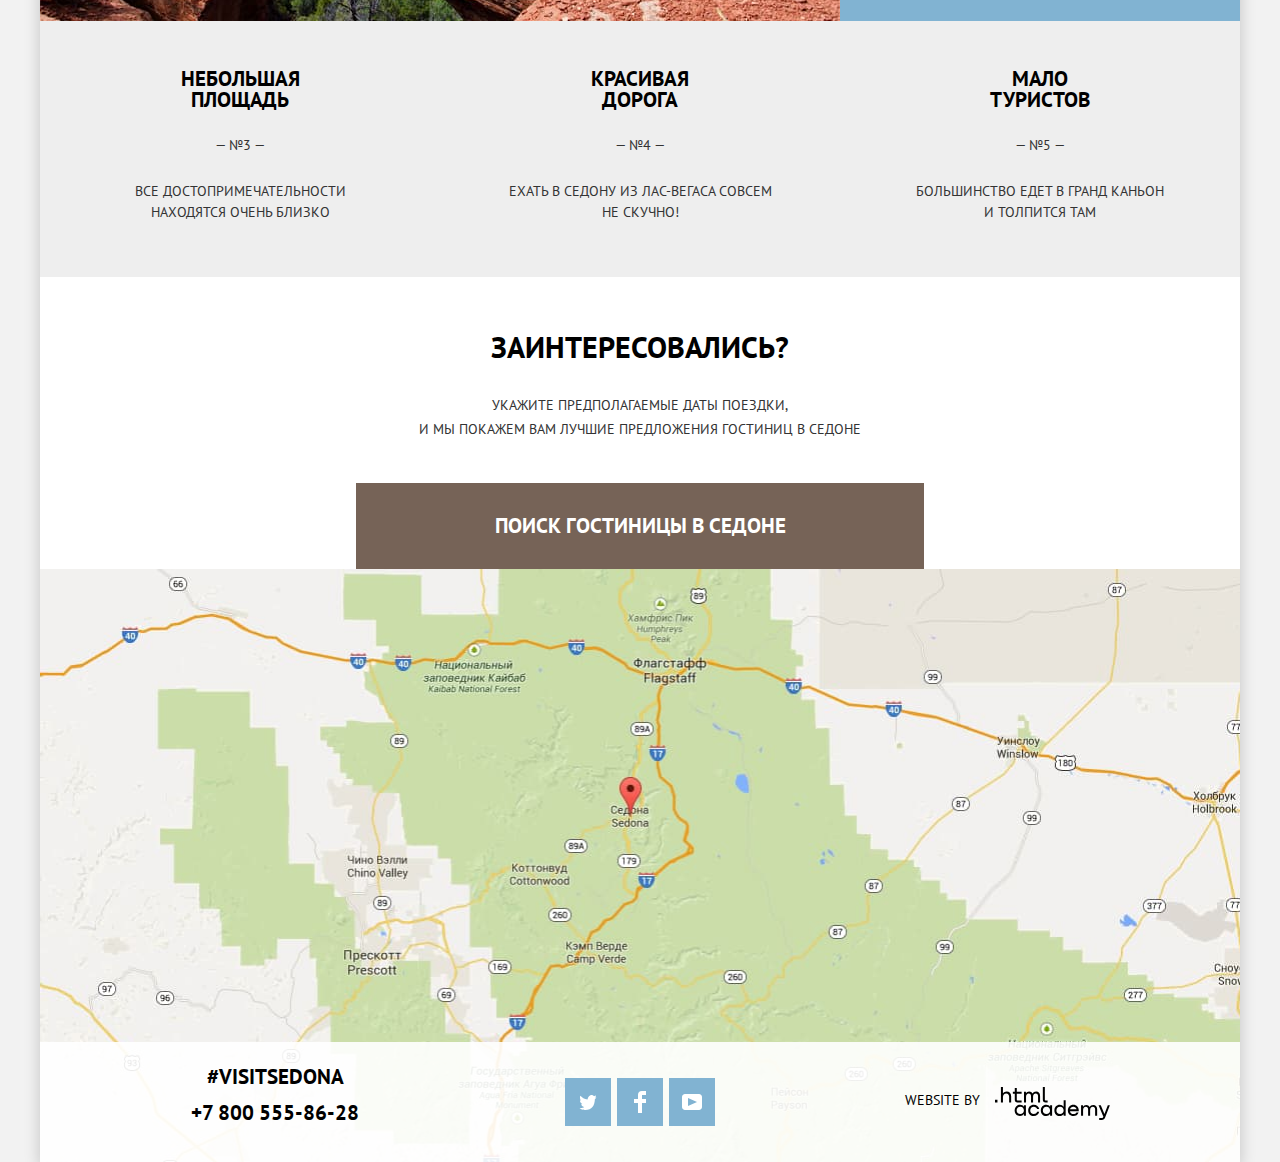
==== commit dd2af5dd: "Исправляет критерий Б1" ====
--- a/index.html
+++ b/index.html
@@ -13,7 +13,7 @@
   <link rel="manifest" href="manifest.webmanifest">
 
   <link href="css/normalize.min.css" rel="stylesheet">
-  <link href="css/style.min.css" rel="stylesheet">
+  <link href="css/style.css" rel="stylesheet">
 </head>
 
 <body>
@@ -55,6 +55,7 @@
         <ul class="advantages-list">
           <li class="advantages-list__item advantages-list__item--blue">
             <h3 class="advantages-list__item-title">Настоящий городок</h3>
+            <span class="advantages-list__item-number">— №1 —</span>
             <p class="advantages-list__item-text">Седона — не аттракцион для туристов, там течёт своя жизнь</p>
           </li>
 
@@ -87,21 +88,25 @@
 
           <li class="advantages-list__item advantages-list__item--blue">
             <h3 class="advantages-list__item-title">Там есть Мост дьявола</h3>
+            <span class="advantages-list__item-number">— №2 —</span>
             <p class="advantages-list__item-text">Да, по нему можно пройти! Если конечно вы осмелитесь</p>
           </li>
 
           <li class="advantages-list__item">
             <h3 class="advantages-list__item-title">Небольшая площадь</h3>
+            <span class="advantages-list__item-number">— №3 —</span>
             <p class="advantages-list__item-text">Все достопримечательности<br>находятся очень близко</p>
           </li>
 
           <li class="advantages-list__item">
             <h3 class="advantages-list__item-title">Красивая дорога</h3>
+            <span class="advantages-list__item-number">— №4 —</span>
             <p class="advantages-list__item-text">Ехать в седону из лас-вегаса совсем<br>не скучно!</p>
           </li>
 
           <li class="advantages-list__item">
             <h3 class="advantages-list__item-title">Мало туристов</h3>
+            <span class="advantages-list__item-number">— №5 —</span>
             <p class="advantages-list__item-text">Большинство едет в гранд каньон<br>и толпится там</p>
           </li>
         </ul>
@@ -202,17 +207,27 @@
         <h2 class="visually-hidden">Социальные сети</h2>
         <ul class="social-list">
           <li class="social-list__item">
-            <a class="social-list__link social-list__link--twitter" href="#">
+            <a class="social-list__link" href="#">
+              <svg width="17" height="16" xmlns="http://www.w3.org/2000/svg">
+                <path
+                  d="M10.95 1.144c1.685-.496 2.984.27 3.577 1.18.673-.232 1.331-.482 2.011-.709a2.345 2.345 0 01-.857 1.768c.685.17 1.304-.49 1.304-.49-.169 1-1.006 1.787-1.563 2.023-.231 6.75-3.175 11.217-10.077 11.082h-.446c-.41 0-4.164-.46-4.898-1.887 2.271.196 3.893-.422 4.693-1.177-.96-.3-2.679-.477-2.979-2.95.349.106.564.228 1.19.12C1.705 9.246.374 8.53.448 6.33c.285.328 1.067.536 1.34.472-.703-.24-1.97-3.36-.894-4.952 1.818 1.854 3.735 3.606 7.152 3.773.208-2.293 1.137-3.83 2.904-4.479z" />
+              </svg>
               <span class="visually-hidden">Twitter</span>
             </a>
           </li>
           <li class="social-list__item">
-            <a class="social-list__link social-list__link--facebook" href="#">
+            <a class="social-list__link" href="#">
+              <svg width="12" height="22" xmlns="http://www.w3.org/2000/svg">
+                <path d="M12 4V0H8a4 4 0 00-4 4v4H0v4h4v10h4V12h4V8H8V4h4z" />
+              </svg>
               <span class="visually-hidden">Facebook</span>
             </a>
           </li>
           <li class="social-list__item">
-            <a class="social-list__link social-list__link--youtube" href="#">
+            <a class="social-list__link" href="#">
+              <svg width="20" height="16" xmlns="http://www.w3.org/2000/svg">
+                <path fill-rule="evenodd" clip-rule="evenodd" d="M3 0h14c1.65 0 3 1.35 3 3v10c0 1.65-1.35 3-3 3H3c-1.65 0-3-1.35-3-3V3c0-1.65 1.35-3 3-3zm3.027 4.002v7.996L15.014 8 6.027 4.002z" />
+              </svg>
               <span class="visually-hidden">Youtube</span>
             </a>
           </li>
--- a/css/style.css
+++ b/css/style.css
@@ -0,0 +1,1324 @@
+@font-face {
+  font-style: normal;
+  font-weight: 400;
+  font-family: "PTSans";
+
+  src: local("PTSans"), url("../fonts/PTSans.woff2") format("woff2"), url("../fonts/PTSans.woff") format("woff");
+}
+
+@font-face {
+  font-style: normal;
+  font-weight: 700;
+  font-family: "PTSans";
+
+  src: local("PTSans"), url("../fonts/PTSans-Bold.woff2") format("woff2"), url("../fonts/PTSans-Bold.woff") format("woff");
+}
+
+@keyframes bounce {
+  0% {
+    transform: translateY(0);
+    opacity: 1;
+
+    animation-timing-function: ease-in;
+  }
+
+  24% {
+    opacity: 1;
+  }
+
+  40% {
+    transform: translateY(-4%);
+
+    animation-timing-function: ease-in;
+  }
+
+  65% {
+    transform: translateY(-3%);
+
+    animation-timing-function: ease-in;
+  }
+
+  82% {
+    transform: translateY(-2%);
+
+    animation-timing-function: ease-in;
+  }
+
+  93% {
+    transform: translateY(-1%);
+
+    animation-timing-function: ease-in;
+  }
+
+  25%,
+  55%,
+  75%,
+  87% {
+    transform: translateY(0);
+
+    animation-timing-function: ease-out;
+  }
+
+  100% {
+    transform: translateY(0);
+    opacity: 1;
+
+    animation-timing-function: ease-out;
+  }
+}
+
+:root {
+  --basic-black: #000000;
+  --basic-white: #ffffff;
+  --black-3: rgba(0, 0, 0, 0.3);
+  --blue: #669ec0;
+  --blue-dark: #5496bd;
+  --blue-light: #81b3d2;
+  --brown: #604e43;
+  --brown-dark: #503e33;
+  --brown-light: #766357;
+  --gray-66: #666666;
+  --gray-6a: #6a6a6a;
+  --gray-a9: #a9a9a9;
+  --gray-ab: #ababab;
+  --gray-ca: #cacaca;
+  --gray-dark: #bdbbbc;
+  --gray-e5: #e5e5e5;
+  --gray-eb: #ebebeb;
+  --gray-ee: #eeeeee;
+  --gray-f2: #f2f2f2;
+  --search-form-shadow: rgba(0, 1, 1, 0.15);
+  --shadow-button: rgba(171, 171, 171, 0.3);
+  --shadow-color: rgba(0, 1, 1, 0.2);
+  --text-color: #333333;
+  --transparent: transparent;
+  --white-3: rgba(255, 255, 255, 0.3);
+  --white-9: rgba(255, 255, 255, 0.9);
+}
+
+html {
+  box-sizing: border-box;
+  height: 100%;
+}
+
+*,
+*::before,
+*::after {
+  box-sizing: inherit;
+}
+
+body {
+  height: 100%;
+  margin: 0;
+  padding: 0;
+
+  font-weight: 400;
+  font-size: 14px;
+  line-height: 26px;
+  font-family: "PTSans", "Arial", sans-serif;
+  color: var(--text-color);
+  text-transform: uppercase;
+
+  background-color: var(--gray-f2);
+}
+
+img {
+  display: block;
+  max-width: 100%;
+  height: auto;
+}
+
+.visually-hidden:not(:focus):not(:active),
+input[type="checkbox"].visually-hidden,
+input[type="radio"].visually-hidden {
+  position: absolute;
+
+  width: 1px;
+  height: 1px;
+  margin: -1px;
+  padding: 0;
+  overflow: hidden;
+
+  white-space: nowrap;
+
+  border: 0;
+
+  clip: rect(0 0 0 0);
+  clip-path: inset(100%);
+}
+
+.container {
+  position: relative;
+
+  display: grid;
+  width: 1200px;
+  min-height: 100%;
+  margin: 0 auto;
+
+  background-color: var(--basic-white);
+  box-shadow: 0 5px 15px var(--shadow-color);
+
+  grid-template-rows: auto 1fr auto;
+}
+
+/*===== BUTTON =====*/
+
+.button {
+  display: inline-block;
+  margin: 0;
+  padding: 3px 17px;
+
+  font-weight: 700;
+  font-size: 14px;
+  line-height: 21px;
+  vertical-align: top;
+  text-align: center;
+  color: var(--basic-white);
+  text-transform: uppercase;
+  text-decoration: none;
+
+  background-color: var(--blue-light);
+  border: none;
+  outline: none;
+}
+
+.button:hover,
+.button:focus {
+  background-color: var(--blue);
+}
+
+.button:active {
+  color: var(--white-3);
+
+  background-color: var(--blue-dark);
+}
+
+.button--brown {
+  background-color: var(--brown-light);
+}
+
+.button--brown:hover,
+.button--brown:focus {
+  background-color: var(--brown);
+}
+
+.button--brown:active {
+  color: var(--white-3);
+
+  background-color: var(--brown-dark);
+}
+
+.button--l {
+  padding: 16px 30px;
+
+  font-size: 21px;
+  line-height: 26px;
+}
+
+.button--xl {
+  padding: 30px 60px;
+
+  font-size: 21px;
+  line-height: 26px;
+}
+
+/*===== MAIN-HEADER =====*/
+
+.main-header {
+  position: relative;
+
+  min-height: 56px;
+}
+
+
+/*===== LOGO =====*/
+
+.logo {
+  position: absolute;
+  top: 0;
+  left: 50%;
+  z-index: 1;
+
+  display: block;
+  width: 138px;
+  height: 70px;
+
+  transform: translateX(-50%);
+}
+
+/*===== NAVIGATION-LIST =====*/
+
+.navigation {
+  padding: 0 72px;
+}
+
+.navigation-list {
+  display: flex;
+  justify-content: space-between;
+  align-items: flex-start;
+  margin: 0;
+  padding: 0;
+
+  list-style: none;
+}
+
+.navigation-list__item {
+  flex-basis: 228px;
+  padding: 15px 0;
+}
+
+.navigation-list__item--left {
+  text-align: left;
+}
+
+.navigation-list__item--right {
+  text-align: right;
+}
+
+.navigation-list__item--m-r {
+  margin-right: auto;
+}
+
+
+.navigation-list__link {
+  display: inline-block;
+
+  font-weight: 700;
+  font-size: 14px;
+  line-height: 26px;
+  vertical-align: top;
+  text-align: center;
+  color: var(--basic-black);
+  text-decoration: none;
+}
+
+.navigation-list__link:hover {
+  color: var(--blue-light);
+}
+
+.navigation-list__link:active {
+  color: var(--basic-black);
+
+  opacity: 0.3;
+}
+
+.navigation-list__link:not([href]) {
+  color: var(--brown-light);
+}
+
+/*===== WELCOME =====*/
+
+.welcome {
+  padding-bottom: 50px;
+}
+
+.welcome__image {
+  position: relative;
+
+  width: 1200px;
+  height: 510px;
+  margin-bottom: 40px;
+
+  background-color: var(--gray-ee);
+}
+
+.welcome__image::before {
+  content: "";
+  position: absolute;
+  bottom: 0;
+
+  width: 100%;
+  height: 57px;
+
+  background-image: url("../img/mask.png");
+}
+
+.welcome__title {
+  margin: 0;
+  margin-bottom: 45px;
+  padding: 0 150px;
+
+  font-weight: 700;
+  font-size: 21px;
+  line-height: 26px;
+  text-align: center;
+  color: var(--basic-black);
+}
+
+.welcome__text {
+  margin: 0;
+  margin-bottom: 25px;
+  padding: 0 150px;
+
+  text-align: center;
+}
+
+.welcome__text:last-of-type {
+  margin-bottom: 0;
+}
+
+/*===== ADVANTAGES-LIST =====*/
+
+.advantages-list {
+  display: grid;
+  margin: 0;
+  padding: 0;
+
+  list-style: none;
+
+  counter-reset: advantages;
+
+  grid-auto-rows: minmax(256px, auto);
+  grid-template-columns: repeat(3, 1fr);
+  grid-template-rows: repeat(4, auto);
+}
+
+.advantages-list__item {
+  min-height: 256px;
+
+  text-align: center;
+
+  background-color: var(--gray-ee);
+}
+
+.advantages-list__item--blue {
+  background-color: var(--blue-light);
+}
+
+.advantages-list__item--image {
+  grid-column: span 2;
+}
+
+.advantages-list__item--subtitle {
+  grid-column: span 3;
+}
+
+.advantages-list__item-title {
+  position: relative;
+
+  margin: 0 0 25px;
+  padding: 47px 125px 0 125px;
+
+  font-weight: 700;
+  font-size: 21px;
+  line-height: 21px;
+  color: var(--basic-black);
+}
+
+.advantages-list__item-number {
+  position: relative;
+
+  display: block;
+  margin: 0 0 25px;
+
+  font-weight: 400;
+  font-size: 14px;
+  line-height: 21px;
+  color: var(--text-color);
+}
+
+.advantages-list__item-text {
+  margin: 0;
+  padding: 0 46px;
+
+  font-size: 14px;
+  line-height: 21px;
+  color: var(--text-color);
+}
+
+.advantages-list__item--blue .advantages-list__item-title,
+.advantages-list__item--blue .advantages-list__item-number,
+.advantages-list__item--blue .advantages-list__item-text {
+  color: var(--basic-white);
+}
+
+.advantages-list__item-image {
+  height: 100%;
+
+  object-fit: cover;
+}
+
+/*===== FEATURES-LIST =====*/
+
+.features-list {
+  display: grid;
+  margin: 0;
+  padding: 0;
+
+  list-style: none;
+
+  grid-template-columns: repeat(3, 1fr);
+}
+
+.features-list__item {
+  min-height: 330px;
+  padding-top: 160px;
+
+  text-align: center;
+
+  background-color: var(--basic-white);
+  background-repeat: no-repeat;
+  background-position: center 60px;
+}
+
+.features-list__item--housing {
+  background-image: url("../img/home.svg");
+}
+
+.features-list__item--food {
+  background-image: url("../img/food.svg");
+}
+
+.features-list__item--souvenirs {
+  background-image: url("../img/souvenirs.svg");
+}
+
+.features-list__item-title {
+  margin: 0 0 25px;
+  padding: 0 125px;
+
+  font-weight: 700;
+  font-size: 21px;
+  line-height: 21px;
+  color: var(--basic-black);
+}
+
+.features-list__item-text {
+  margin: 0;
+  padding: 0 46px;
+
+  font-size: 14px;
+  line-height: 21px;
+  color: var(--text-color);
+}
+
+/*===== SEARCH =====*/
+
+.search {
+  position: relative;
+
+  width: 568px;
+  margin: 0 auto;
+  padding: 58px 0 0 0;
+
+  text-align: center;
+}
+
+.search__title {
+  margin: 0 0 34px;
+  padding: 0 40px;
+
+  font-weight: 700;
+  font-size: 30px;
+  line-height: 24px;
+  color: var(--basic-black);
+}
+
+.search__text {
+  margin: 0 0 42px;
+  padding: 0;
+
+  font-size: 14px;
+  line-height: 24px;
+}
+
+.search__button {
+  width: 100%;
+}
+
+.search__form {
+  position: absolute;
+  z-index: 1;
+
+  display: flex;
+  flex-wrap: wrap;
+  justify-content: space-between;
+  align-items: flex-start;
+  padding: 55px;
+
+  background-color: var(--basic-white);
+  box-shadow: 0 7px 15px var(--search-form-shadow);
+
+  animation: bounce 0.9s both;
+}
+
+.search__form--hide {
+  display: none;
+}
+
+.search__form-inner {
+  display: flex;
+  justify-content: space-between;
+  align-items: center;
+  margin: 0 0 53px;
+}
+
+.search__form-inner--grow {
+  flex-grow: 1;
+  margin-right: 55px;
+}
+
+.search__form-label {
+  font-weight: 700;
+  font-size: 14px;
+  line-height: 26px;
+  color: var(--basic-black);
+}
+
+.search__form-label--date {
+  position: relative;
+
+  display: flex;
+  justify-content: space-between;
+  align-items: center;
+  width: 100%;
+  margin: 0 0 30px;
+
+  grid-column: 1/ -1;
+}
+
+.search__form-label--date svg {
+  position: absolute;
+  top: 50%;
+  right: 10px;
+
+  transform: translateY(-50%);
+
+  fill: var(--gray-a9);
+}
+
+.search__form-label--date svg:hover {
+  fill: var(--basic-black);
+}
+
+.search__form-label--date svg:active {
+  fill: var(--blue-light);
+}
+
+.search__form-date {
+  position: relative;
+
+  min-width: 346px;
+  padding: 4px 40px 4px 13px;
+
+  font-weight: 700;
+  font-size: 14px;
+  line-height: 26px;
+  color: var(--basic-black);
+  text-transform: uppercase;
+
+  background-color: var(--gray-f2);
+  border: 2px solid var(--transparent);
+  outline: none;
+}
+
+.search__form-date:hover {
+  background-color: var(--gray-eb);
+}
+
+.search__form-date:focus {
+  background-color: var(--basic-white);
+  border-color: var(--gray-e5);
+}
+
+.search__form-date::placeholder {
+  font-weight: 700;
+  font-size: 14px;
+  line-height: 26px;
+  color: var(--basic-black);
+  text-transform: uppercase;
+}
+
+.search__form-number {
+  width: 36px;
+  padding: 4px;
+
+  font-weight: 700;
+  font-size: 14px;
+  line-height: 26px;
+  text-align: center;
+  color: var(--basic-black);
+  text-transform: uppercase;
+
+  background-color: var(--gray-f2);
+  border: 2px solid var(--transparent);
+  outline: none;
+}
+
+.search__form-number:hover {
+  background-color: var(--gray-eb);
+}
+
+.search__form-number:focus {
+  background-color: var(--basic-white);
+  border-color: var(--gray-e5);
+}
+
+.search__form-number::placeholder {
+  font-weight: 700;
+  font-size: 14px;
+  line-height: 26px;
+  text-align: center;
+  color: var(--basic-black);
+  text-transform: uppercase;
+}
+
+.search__form-quantity {
+  display: flex;
+  margin: 0 0 0 25px;
+}
+
+.search__form-quantity-button {
+  position: relative;
+
+  width: 39px;
+  min-height: 38px;
+  padding: 0;
+
+  background-color: var(--gray-f2);
+  border: none;
+}
+
+.search__form-quantity-button svg {
+  position: absolute;
+  top: 50%;
+  left: 50%;
+
+  transform: translate(-50%, -50%);
+
+  fill: var(--gray-a9);
+}
+
+.search__form-quantity-button:hover svg {
+  fill: var(--basic-black);
+}
+
+.search__form-quantity-button:active svg {
+  fill: var(--blue-light);
+}
+
+.search__form-button {
+  width: 100%;
+}
+
+/*===== MAIN-FOOTER =====*/
+
+.main-footer {
+  display: grid;
+  width: 100%;
+  min-height: 120px;
+
+  background-color: var(--white-9);
+
+  grid-template-columns: repeat(3, 1fr);
+}
+
+.main-footer--index {
+  position: absolute;
+  bottom: 0;
+}
+
+/*===== CONTACTS =====*/
+
+.contacts-list {
+  margin: 0;
+  padding: 22px 0 0 70px;
+
+  list-style: none;
+}
+
+.contacts-list__item {
+  margin: 0 0 10px;
+
+  line-height: 26px;
+}
+
+.contacts-list__item:last-child {
+  margin: 0;
+}
+
+.contacts-list__link {
+  display: block;
+
+  font-weight: 700;
+  font-size: 21px;
+  line-height: 26px;
+  text-align: center;
+  color: var(--basic-black);
+  text-transform: uppercase;
+  text-decoration: none;
+}
+
+/*===== SOCIAL =====*/
+
+.social {
+  display: flex;
+  justify-content: center;
+  align-items: center;
+}
+
+.social-list {
+  display: flex;
+  flex-wrap: wrap;
+  margin: 0;
+  padding: 0;
+
+  list-style: none;
+}
+
+.social-list__item {
+  margin-right: 6px;
+}
+
+.social-list__item:last-child {
+  margin-right: 0;
+}
+
+.social-list__link {
+  position: relative;
+
+  display: block;
+  width: 46px;
+  height: 48px;
+
+  background-color: var(--blue-light);
+}
+
+.social-list__link svg {
+  position: absolute;
+  top: 50%;
+  left: 50%;
+
+  transform: translate(-50%, -50%);
+
+  fill: var(--basic-white);
+}
+
+.social-list__link:hover {
+  background-color: var(--blue);
+}
+
+.social-list__link:active {
+  background-color: var(--blue-dark);
+}
+
+.social-list__link:active svg {
+  opacity: 0.3;
+}
+
+/*===== AUTHOR =====*/
+
+.author {
+  display: flex;
+  align-items: flex-start;
+  padding: 45px 0 0 65px;
+}
+
+.author b {
+  margin: 0 15px 0 0;
+
+  font-weight: 400;
+  font-size: 14px;
+  line-height: 26px;
+  color: var(--basic-black);
+}
+
+.author__link {
+  fill: var(--basic-black);
+}
+
+.author__link:hover {
+  fill: var(--blue-light);
+}
+
+.author__link:active {
+  fill: var(--gray-dark);
+}
+
+
+/*========== CATALOG.html ==========*/
+
+/*===== FILTER =====*/
+
+.filter {
+  min-height: 217px;
+  padding: 0 72px;
+
+  background-color: var(--basic-black);
+  background-image: url("../img/filter-background.jpg");
+  background-repeat: no-repeat;
+  background-size: cover;
+}
+
+.filter-form {
+  display: flex;
+  align-items: flex-start;
+}
+
+.filter-form__fieldset {
+  position: relative;
+
+  margin: 0 148px 0 0;
+  padding: 58px 0 0 0;
+
+  border: none;
+}
+
+.filter-form__prices {
+  margin: 0 0 0 auto;
+}
+
+.filter-form__legend {
+  position: absolute;
+  top: 27px;
+
+  font-weight: 700;
+  font-size: 16px;
+  line-height: 21px;
+  color: var(--basic-white);
+  text-transform: uppercase;
+}
+
+.filter-form__list {
+  margin: 0;
+  padding: 12px 0 0 0;
+
+  list-style: none;
+}
+
+.filter-form__list-item {
+  margin: 0 0 20px;
+}
+
+.filter-form__checkbox-label {
+  position: relative;
+
+  padding: 0 0 0 40px;
+
+  font-size: 14px;
+  line-height: 21px;
+  color: var(--basic-white);
+  text-transform: uppercase;
+
+  cursor: pointer;
+}
+
+.filter-form__checkbox-label::before {
+  content: "";
+  position: absolute;
+  top: -2px;
+  left: 0;
+
+  width: 23px;
+  height: 23px;
+
+  background-image: url("../img/checkbox-off.svg");
+}
+
+.filter-form__checkbox:disabled + .filter-form__checkbox-label::before {
+  background-image: url("../img/checkbox-off-disabled.svg");
+}
+
+.filter-form__checkbox:checked + .filter-form__checkbox-label::before {
+  width: 27px;
+  height: 23px;
+
+  background-image: url("../img/checkbox-on.svg");
+}
+
+.filter-form__checkbox:disabled:checked + .filter-form__checkbox-label::before {
+  background-image: url("../img/checkbox-on-disabled.svg");
+}
+
+.filter-form__checkbox:focus + .filter-form__checkbox-label::before {
+  outline: 1px solid var(--basic-white);
+}
+
+/*===== PRICES =====*/
+
+.prices {
+  position: relative;
+
+  display: flex;
+  align-items: flex-start;
+  width: 317px;
+  min-height: 36px;
+  margin: 0 0 20px;
+  padding: 0 0 0 30px;
+
+  list-style: none;
+
+  border: 2px solid var(--basic-white);
+  border-radius: 2px;
+}
+
+.prices::before {
+  content: "";
+  position: absolute;
+  top: 5px;
+  left: 50%;
+
+  width: 2px;
+  height: 22px;
+
+  background-color: var(--basic-white);
+}
+
+.prices__item {
+  display: flex;
+  flex-grow: 1;
+  justify-content: center;
+  align-items: center;
+  height: 32px;
+}
+
+.prices__label {
+  margin: 0 2px 0 0;
+
+  font-size: 14px;
+  line-height: 21px;
+  color: var(--basic-white);
+  text-transform: uppercase;
+}
+
+.prices__input {
+  width: 50px;
+
+  font-size: 14px;
+  line-height: 21px;
+  color: var(--basic-white);
+  text-transform: uppercase;
+
+  background: none;
+  border: none;
+}
+
+.price-range {
+  position: relative;
+
+  width: 316px;
+  height: 2px;
+  margin: 0 0 32px;
+
+  background-color: var(--white-3);
+}
+
+.price-range__scale {
+  position: absolute;
+  top: 0;
+  left: 0;
+
+  width: 260px;
+  height: 2px;
+
+  background-color: var(--basic-white);
+}
+
+.price-range__button {
+  position: absolute;
+  top: -9px;
+  left: 0;
+
+  width: 20px;
+  height: 20px;
+  padding: 0;
+
+  background-color: var(--basic-white);
+  border: none;
+  border-radius: 50%;
+  box-shadow: 0 2px 0 0 var(--shadow-button);
+  cursor: pointer;
+}
+
+.price-range__button:hover {
+  transform: scale(1.2);
+}
+
+.price-range__button--min {
+  left: 0;
+}
+
+.price-range__button--max {
+  left: 250px;
+}
+
+.price-range__button::before {
+  content: "";
+  position: absolute;
+  top: 8px;
+  left: 8px;
+
+  width: 4px;
+  height: 4px;
+
+  background-color: var(--gray-ab);
+  border-radius: 50%;
+}
+
+.filter-form__button {
+  display: block;
+  min-width: 137px;
+  margin: 0 auto;
+  padding: 6px 15px;
+
+  font-size: 14px;
+  line-height: 21px;
+  color: var(--basic-white);
+  text-transform: uppercase;
+
+  background-color: var(--transparent);
+  border: 2px solid var(--basic-white);
+  border-radius: 2px;
+  transform: translateX(-5px);
+  cursor: pointer;
+}
+
+.filter-form__button:hover {
+  color: var(--basic-black);
+
+  background-color: var(--basic-white);
+}
+
+/*===== SORTING =====*/
+
+.sorting {
+  display: flex;
+  align-items: flex-start;
+  min-height: 86px;
+  padding: 30px 72px;
+}
+
+.sorting__results {
+  margin: 0 48px 0 0;
+
+  font-weight: 700;
+  font-size: 21px;
+  line-height: 26px;
+  color: var(--basic-black);
+  text-transform: uppercase;
+}
+
+.sorting__title {
+  margin: 0 40px 0 0;
+
+  font-weight: 400;
+  font-size: 12px;
+  line-height: 18px;
+  color: var(--basic-black);
+  text-transform: uppercase;
+}
+
+.sorting__list {
+  display: flex;
+  flex-grow: 1;
+  flex-wrap: wrap;
+  align-items: flex-start;
+  margin: 0;
+  padding: 0;
+
+  list-style: none;
+}
+
+.sorting__list-item {
+  margin: 0 32px 0 0;
+
+  line-height: 18px;
+}
+
+.sorting__list-item:last-child {
+  margin: 0;
+}
+
+.sorting__list-item--m-r-auto {
+  margin: 0 auto 0 0;
+}
+
+.sorting__list-item--arrow {
+  margin: 0 12px 0 0;
+}
+
+.sorting__list-link {
+  display: block;
+
+  font-weight: 400;
+  font-size: 12px;
+  line-height: 18px;
+  color: var(--black-3);
+  text-transform: uppercase;
+  text-decoration: none;
+
+  border-bottom: 1px dotted var(--blue-light);
+}
+
+.sorting__list-link--active {
+  color: var(--blue-light);
+
+  border: none;
+}
+
+.sorting__list-link--arrow {
+  padding: 7px 0 0 0;
+
+  border: none;
+
+  fill: var(--gray-ca);
+}
+
+.sorting__list-link--arrow.sorting__list-link--active {
+  fill: var(--blue-light);
+}
+
+/*===== APARTAMENT =====*/
+
+.apartament-list {
+  margin: 0;
+  padding: 0;
+
+  list-style: none;
+
+  border-bottom: 1px solid var(--gray-e5);
+}
+
+.apartament {
+  display: grid;
+  align-items: start;
+  padding: 30px 72px;
+
+  border-top: 1px solid var(--gray-e5);
+
+  grid-template-columns: 135px auto auto 1fr auto;
+  grid-template-rows: repeat(3, auto);
+}
+
+.apartament__rating-list {
+  grid-column: -1/-2;
+  grid-row: 1 / 2;
+  justify-self: end;
+}
+
+.apartament__name {
+  margin: -5px 0 0 30px;
+
+  font-weight: 700;
+  font-size: 21px;
+  line-height: 26px;
+  color: var(--basic-black);
+  text-transform: uppercase;
+  text-decoration: none;
+
+  grid-column: 2 / 4;
+}
+
+.apartament__name:hover {
+  color: var(--blue-light);
+}
+
+.apartament__name:active {
+  color: var(--black-3);
+}
+
+.apartament__image {
+  display: block;
+  width: 135px;
+  height: 90px;
+  margin: 0 30px 0 0;
+
+  grid-column: 1 / 2;
+  grid-row: 1 / -1;
+}
+
+.apartament__type {
+  margin: 0 0 0 30px;
+
+  font-size: 14px;
+  line-height: 21px;
+  color: var(--text-color);
+  text-transform: uppercase;
+
+  grid-column: 2 / 3;
+  grid-row: 2 / 3;
+}
+
+.apartament__price {
+  margin: 0 0 0 5px;
+
+  font-size: 14px;
+  line-height: 21px;
+  color: var(--text-color);
+  text-transform: uppercase;
+
+  grid-column: 3 / 4;
+  grid-row: 2 / 3;
+}
+
+.apartament__rating {
+  align-self: end;
+  min-width: 110px;
+  padding: 3px 13px;
+
+  font-size: 14px;
+  line-height: 21px;
+  color: var(--gray-66);
+  text-transform: uppercase;
+
+  background-color: var(--gray-f2);
+
+  grid-column: -1 / -2;
+  grid-row: -1 / -2;
+  justify-self: start;
+}
+
+.apartament__more {
+  align-self: end;
+  margin: 0 0 0 30px;
+
+  grid-column: 2 / 3;
+  grid-row: -1 / -2;
+  justify-self: start;
+}
+
+.apartament__booking {
+  align-self: end;
+  margin: 0 0 0 5px;
+
+  grid-column: 3 / 4;
+  grid-row: -1 / -2;
+  justify-self: start;
+}
+
+.rating-list {
+  display: flex;
+  align-items: flex-start;
+  margin: 0;
+  padding: 0;
+
+  list-style: none;
+}
+
+.rating-list__item {
+  width: 19px;
+  height: 17px;
+  margin: 0 5px 0 0;
+
+  background-image: url("../img/star.svg");
+}
+
+.rating-list__item:last-child {
+  margin: 0;
+}
+
+.map {
+  position: relative;
+
+  width: 100%;
+  height: 593px;
+}
+
+.map iframe {
+  position: absolute;
+  top: 0;
+  left: 0;
+
+  width: 100%;
+  height: 100%;
+}
